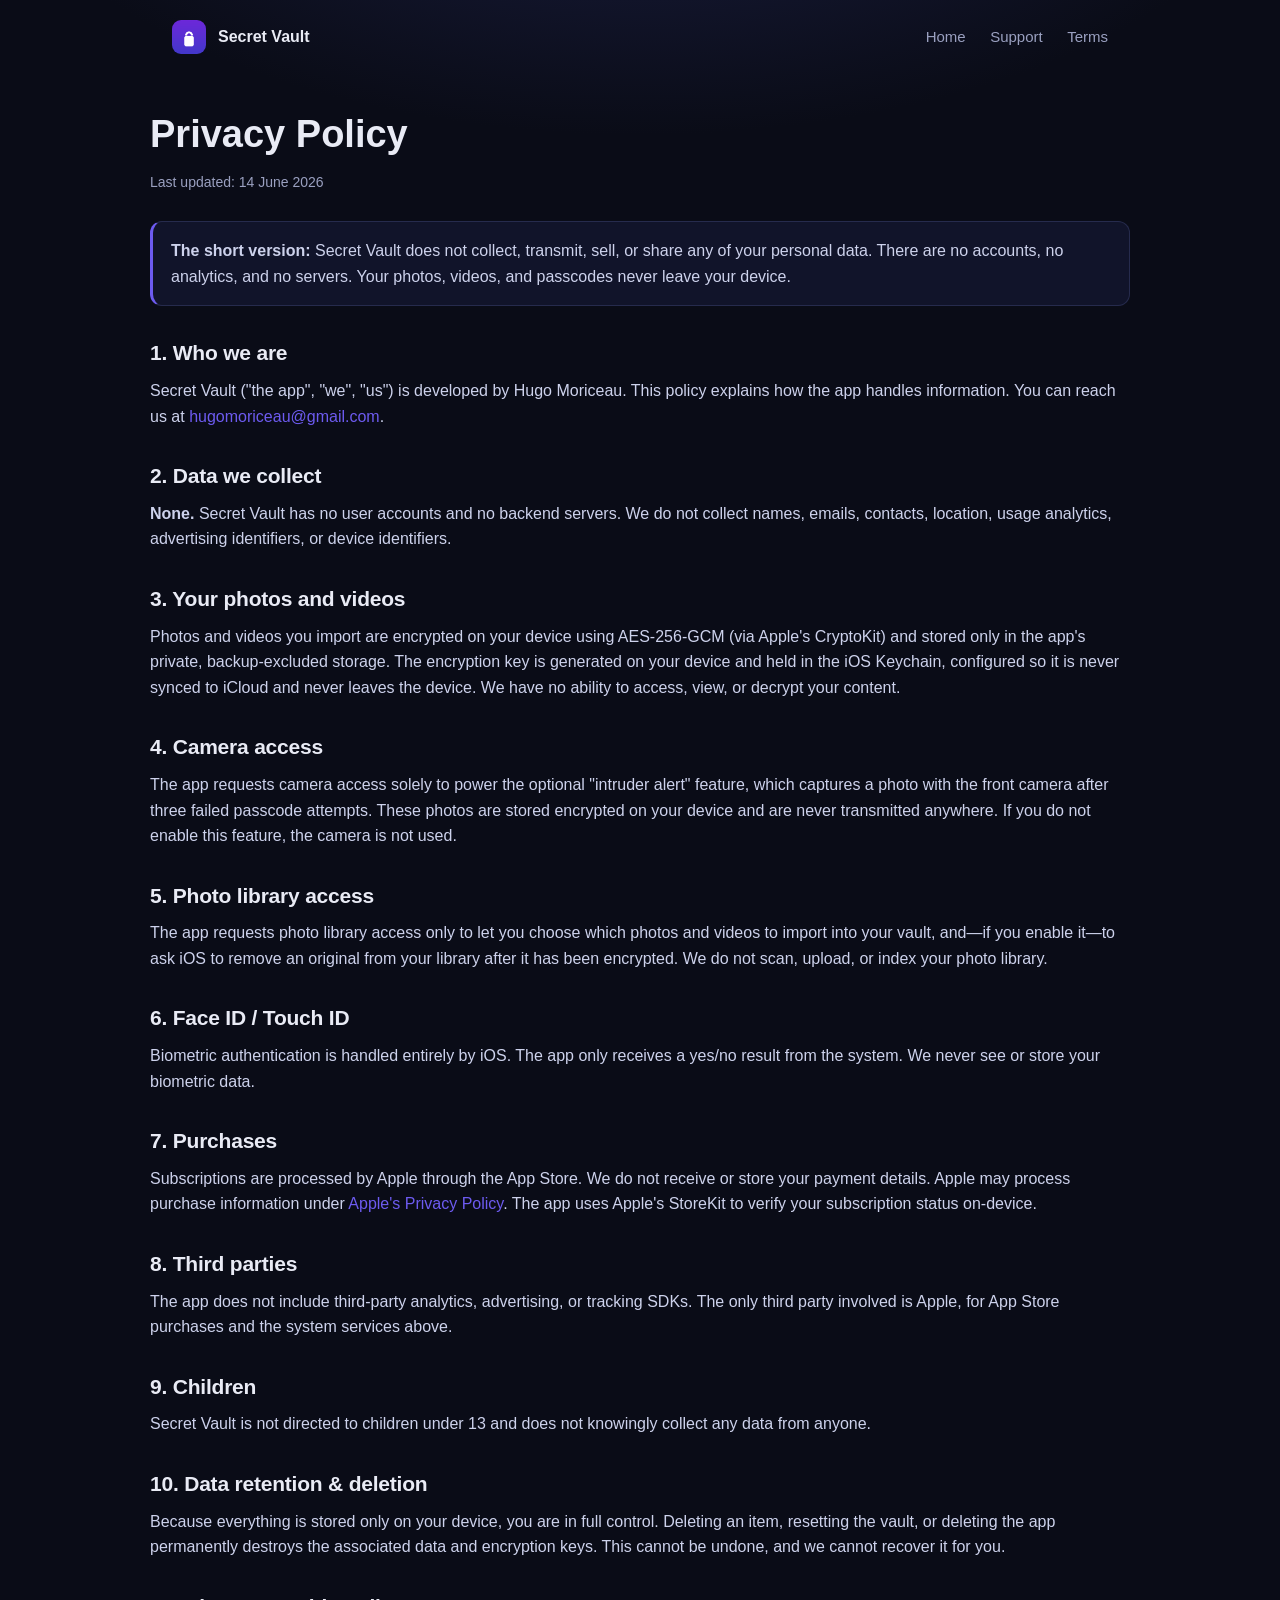
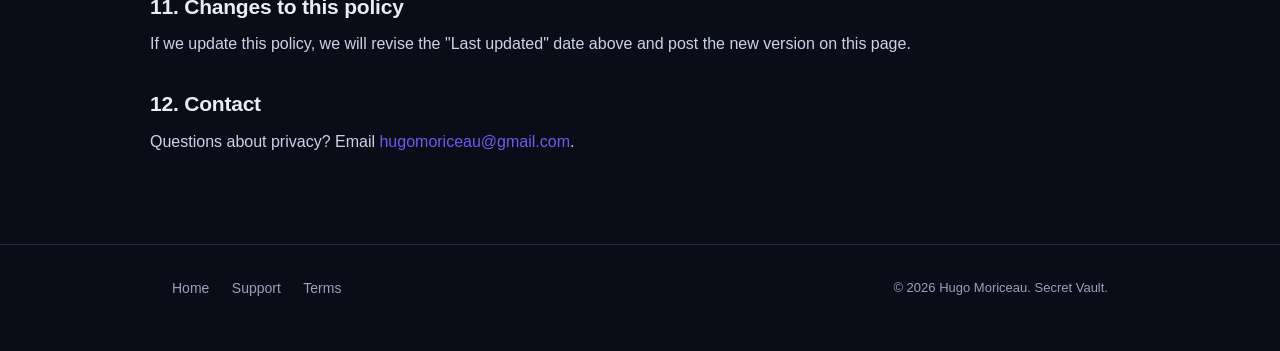
==== privacy.html @ ffc5ec9b "Secret Vault marketing & support site Marketing landing, support/FAQ, privacy policy, and terms page" ====
<!DOCTYPE html>
<html lang="en">
<head>
<meta charset="UTF-8">
<meta name="viewport" content="width=device-width, initial-scale=1.0">
<title>Secret Vault — Privacy Policy</title>
<meta name="description" content="Secret Vault privacy policy. We collect nothing. Everything is encrypted and stays on your device.">
<link rel="icon" href="assets/favicon.png" type="image/png">
<link rel="apple-touch-icon" href="assets/apple-touch-icon.png">
<link rel="stylesheet" href="styles.css">
</head>
<body>

<nav>
  <a class="brand" href="index.html"><img src="assets/icon.png" alt="Secret Vault icon"> Secret Vault</a>
  <div class="links">
    <a href="index.html">Home</a>
    <a href="support.html">Support</a>
    <a href="terms.html">Terms</a>
  </div>
</nav>

<main class="wrap doc">
  <h1>Privacy Policy</h1>
  <p class="updated">Last updated: 14 June 2026</p>

  <div class="callout">
    <strong>The short version:</strong> Secret Vault does not collect, transmit, sell, or share any of
    your personal data. There are no accounts, no analytics, and no servers. Your photos, videos, and
    passcodes never leave your device.
  </div>

  <h2>1. Who we are</h2>
  <p>Secret Vault ("the app", "we", "us") is developed by Hugo Moriceau. This policy explains how the app
  handles information. You can reach us at <a href="mailto:hugomoriceau@gmail.com">hugomoriceau@gmail.com</a>.</p>

  <h2>2. Data we collect</h2>
  <p><strong>None.</strong> Secret Vault has no user accounts and no backend servers. We do not collect
  names, emails, contacts, location, usage analytics, advertising identifiers, or device identifiers.</p>

  <h2>3. Your photos and videos</h2>
  <p>Photos and videos you import are encrypted on your device using AES-256-GCM (via Apple's CryptoKit)
  and stored only in the app's private, backup-excluded storage. The encryption key is generated on your
  device and held in the iOS Keychain, configured so it is never synced to iCloud and never leaves the
  device. We have no ability to access, view, or decrypt your content.</p>

  <h2>4. Camera access</h2>
  <p>The app requests camera access solely to power the optional "intruder alert" feature, which captures
  a photo with the front camera after three failed passcode attempts. These photos are stored encrypted on
  your device and are never transmitted anywhere. If you do not enable this feature, the camera is not used.</p>

  <h2>5. Photo library access</h2>
  <p>The app requests photo library access only to let you choose which photos and videos to import into
  your vault, and—if you enable it—to ask iOS to remove an original from your library after it has been
  encrypted. We do not scan, upload, or index your photo library.</p>

  <h2>6. Face ID / Touch ID</h2>
  <p>Biometric authentication is handled entirely by iOS. The app only receives a yes/no result from the
  system. We never see or store your biometric data.</p>

  <h2>7. Purchases</h2>
  <p>Subscriptions are processed by Apple through the App Store. We do not receive or store your payment
  details. Apple may process purchase information under <a href="https://www.apple.com/legal/privacy/" target="_blank" rel="noopener">Apple's Privacy Policy</a>.
  The app uses Apple's StoreKit to verify your subscription status on-device.</p>

  <h2>8. Third parties</h2>
  <p>The app does not include third-party analytics, advertising, or tracking SDKs. The only third party
  involved is Apple, for App Store purchases and the system services above.</p>

  <h2>9. Children</h2>
  <p>Secret Vault is not directed to children under 13 and does not knowingly collect any data from anyone.</p>

  <h2>10. Data retention &amp; deletion</h2>
  <p>Because everything is stored only on your device, you are in full control. Deleting an item, resetting
  the vault, or deleting the app permanently destroys the associated data and encryption keys. This cannot
  be undone, and we cannot recover it for you.</p>

  <h2>11. Changes to this policy</h2>
  <p>If we update this policy, we will revise the "Last updated" date above and post the new version on this page.</p>

  <h2>12. Contact</h2>
  <p>Questions about privacy? Email <a href="mailto:hugomoriceau@gmail.com">hugomoriceau@gmail.com</a>.</p>
</main>

<footer>
  <div class="wrap">
    <div class="links">
      <a href="index.html">Home</a>
      <a href="support.html">Support</a>
      <a href="terms.html">Terms</a>
    </div>
    <div class="copy">© 2026 Hugo Moriceau. Secret Vault.</div>
  </div>
</footer>

</body>
</html>
---- styles.css ----
:root {
  --bg: #0a0c17;
  --bg-soft: #11142a;
  --card: #161a33;
  --line: #262b4d;
  --text: #e9ebf5;
  --muted: #9aa0c0;
  --accent: #6d5bf0;
  --accent-2: #4338ca;
  --radius: 18px;
  --max: 980px;
}
* { box-sizing: border-box; margin: 0; padding: 0; }
html { scroll-behavior: smooth; }
body {
  background: radial-gradient(1200px 600px at 50% -10%, #1b1f43 0%, var(--bg) 55%) no-repeat;
  color: var(--text);
  font-family: -apple-system, BlinkMacSystemFont, "Segoe UI", Roboto, Helvetica, Arial, sans-serif;
  line-height: 1.6;
  -webkit-font-smoothing: antialiased;
}
a { color: var(--accent); text-decoration: none; }
a:hover { text-decoration: underline; }
.wrap { max-width: var(--max); margin: 0 auto; padding: 0 22px; }

/* nav */
nav {
  display: flex; align-items: center; justify-content: space-between;
  padding: 20px 22px; max-width: var(--max); margin: 0 auto;
}
nav .brand { display: flex; align-items: center; gap: 12px; font-weight: 700; color: var(--text); }
nav .brand img { width: 34px; height: 34px; border-radius: 9px; }
nav .links a { color: var(--muted); margin-left: 20px; font-size: 15px; }
nav .links a:hover { color: var(--text); text-decoration: none; }

/* hero */
.hero { text-align: center; padding: 70px 0 50px; }
.hero img.app-icon {
  width: 108px; height: 108px; border-radius: 26px;
  box-shadow: 0 20px 60px rgba(109,91,240,.35); margin-bottom: 26px;
}
.hero h1 { font-size: clamp(30px, 6vw, 52px); line-height: 1.1; letter-spacing: -.02em; }
.hero .sub { color: var(--muted); font-size: clamp(16px, 2.6vw, 21px); margin-top: 16px; }
.badges { margin-top: 30px; display: flex; gap: 14px; justify-content: center; flex-wrap: wrap; }
.btn {
  display: inline-flex; align-items: center; gap: 9px;
  background: linear-gradient(135deg, var(--accent), var(--accent-2));
  color: #fff; padding: 13px 22px; border-radius: 13px; font-weight: 600; font-size: 15px;
}
.btn.secondary { background: var(--card); border: 1px solid var(--line); color: var(--text); }
.btn:hover { text-decoration: none; transform: translateY(-1px); }

/* sections */
section.block { padding: 46px 0; }
h2 { font-size: clamp(24px, 4vw, 34px); letter-spacing: -.01em; margin-bottom: 8px; }
.section-sub { color: var(--muted); margin-bottom: 30px; }

/* feature grid */
.grid { display: grid; grid-template-columns: repeat(auto-fit, minmax(250px, 1fr)); gap: 18px; }
.feature {
  background: var(--card); border: 1px solid var(--line); border-radius: var(--radius);
  padding: 24px;
}
.feature .ico { font-size: 26px; margin-bottom: 12px; }
.feature h3 { font-size: 18px; margin-bottom: 6px; }
.feature p { color: var(--muted); font-size: 15px; }

/* pricing */
.price-grid { display: grid; grid-template-columns: repeat(auto-fit, minmax(220px, 1fr)); gap: 18px; }
.price {
  background: var(--card); border: 1px solid var(--line); border-radius: var(--radius);
  padding: 26px; text-align: center; position: relative;
}
.price.best { border-color: var(--accent); box-shadow: 0 0 0 1px var(--accent); }
.price .tag {
  position: absolute; top: -12px; left: 50%; transform: translateX(-50%);
  background: var(--accent); color: #fff; font-size: 12px; font-weight: 700;
  padding: 4px 12px; border-radius: 20px;
}
.price .amount { font-size: 34px; font-weight: 800; margin: 8px 0 2px; }
.price .per { color: var(--muted); font-size: 14px; }
.price .note { color: var(--muted); font-size: 13px; margin-top: 10px; }

/* content pages */
.doc { padding: 30px 0 60px; }
.doc h1 { font-size: clamp(26px, 5vw, 38px); margin-bottom: 6px; }
.doc .updated { color: var(--muted); font-size: 14px; margin-bottom: 28px; }
.doc h2 { font-size: 21px; margin: 30px 0 8px; }
.doc h3 { font-size: 17px; margin: 20px 0 6px; }
.doc p, .doc li { color: #cdd2ec; }
.doc ul { margin: 8px 0 8px 22px; }
.doc li { margin-bottom: 6px; }
.callout {
  background: var(--bg-soft); border: 1px solid var(--line); border-left: 3px solid var(--accent);
  border-radius: 12px; padding: 16px 18px; margin: 20px 0; color: #cdd2ec;
}
.faq { background: var(--card); border: 1px solid var(--line); border-radius: var(--radius); padding: 6px 22px; margin-top: 10px; }
.faq details { border-bottom: 1px solid var(--line); padding: 16px 0; }
.faq details:last-child { border-bottom: none; }
.faq summary { cursor: pointer; font-weight: 600; font-size: 16px; list-style: none; }
.faq summary::-webkit-details-marker { display: none; }
.faq summary::after { content: "+"; float: right; color: var(--muted); }
.faq details[open] summary::after { content: "–"; }
.faq details p { color: var(--muted); margin-top: 10px; }

/* footer */
footer { border-top: 1px solid var(--line); margin-top: 30px; padding: 30px 0 50px; }
footer .wrap { display: flex; justify-content: space-between; flex-wrap: wrap; gap: 14px; align-items: center; }
footer .links a { color: var(--muted); margin-right: 18px; font-size: 14px; }
footer .copy { color: var(--muted); font-size: 13px; }
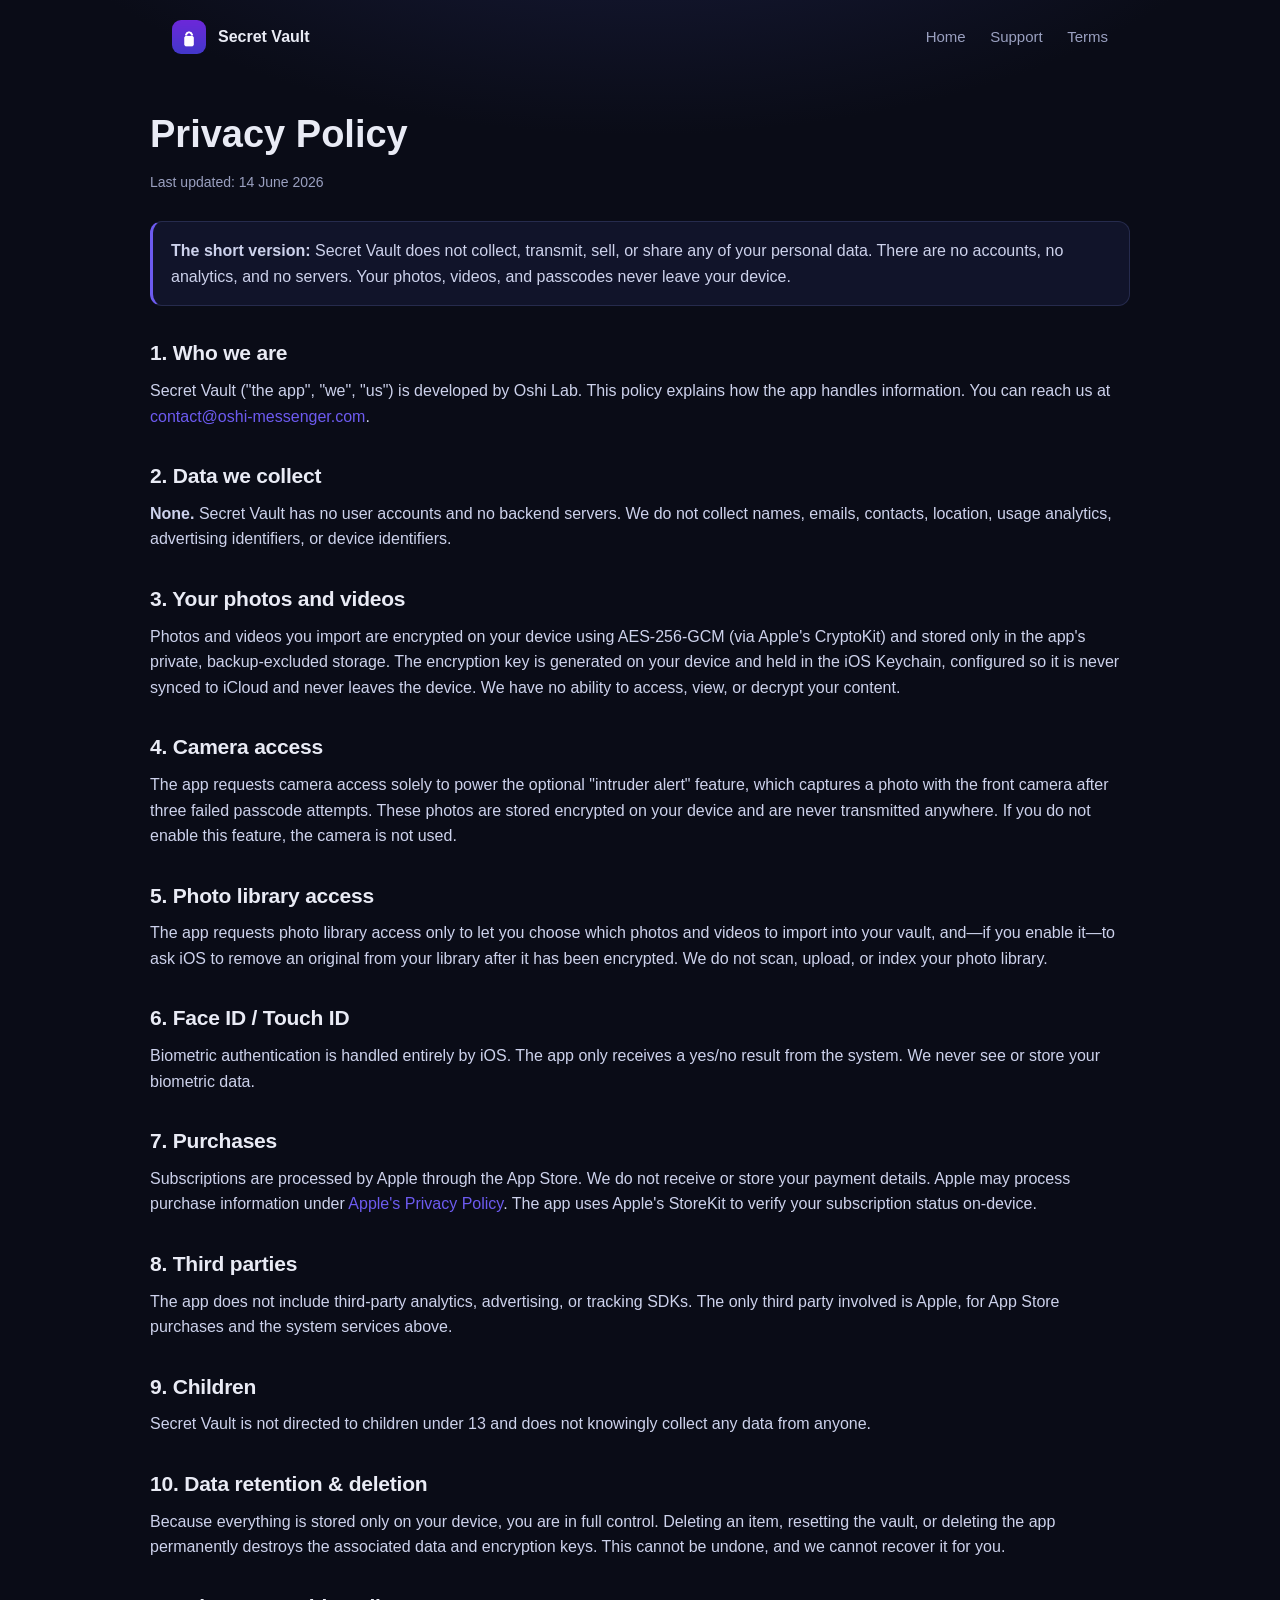
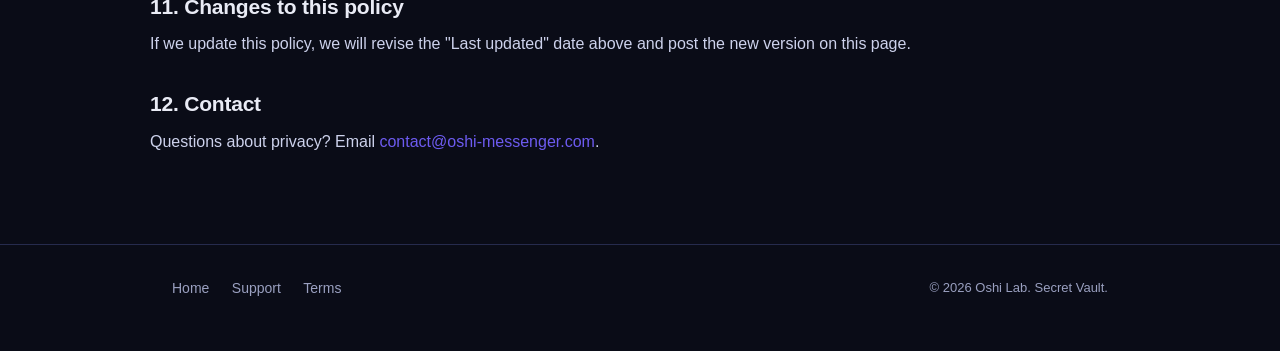
==== commit c94eadb3: "Speak with one voice: Oshi Lab, Switzerland, one address Three identities were live across these sit" ====
--- a/privacy.html
+++ b/privacy.html
@@ -4,6 +4,23 @@
 <meta charset="UTF-8">
 <meta name="viewport" content="width=device-width, initial-scale=1.0">
 <title>Secret Vault — Privacy Policy</title>
+<!-- social share (og/twitter) -->
+<meta property="og:type" content="website">
+<meta property="og:site_name" content="Oshi Lab">
+<meta property="og:title" content="Secret Vault — Privacy Policy">
+<meta property="og:description" content="Secret Vault privacy policy — we collect nothing; everything is encrypted and stays on your device.">
+<meta property="og:url" content="https://lastoneparis.github.io/secret-vault/privacy.html">
+<meta property="og:image" content="https://lastoneparis.github.io/secret-vault/share.png">
+<meta property="og:image:secure_url" content="https://lastoneparis.github.io/secret-vault/share.png">
+<meta property="og:image:type" content="image/png">
+<meta property="og:image:width" content="1200">
+<meta property="og:image:height" content="630">
+<meta property="og:image:alt" content="Secret Vault — Privacy Policy">
+<meta name="twitter:card" content="summary_large_image">
+<meta name="twitter:title" content="Secret Vault — Privacy Policy">
+<meta name="twitter:description" content="Secret Vault privacy policy — we collect nothing; everything is encrypted and stays on your device.">
+<meta name="twitter:image" content="https://lastoneparis.github.io/secret-vault/share.png">
+
 <meta name="description" content="Secret Vault privacy policy. We collect nothing. Everything is encrypted and stays on your device.">
 <link rel="icon" href="assets/favicon.png" type="image/png">
 <link rel="apple-touch-icon" href="assets/apple-touch-icon.png">
@@ -31,8 +48,8 @@
   </div>
 
   <h2>1. Who we are</h2>
-  <p>Secret Vault ("the app", "we", "us") is developed by Hugo Moriceau. This policy explains how the app
-  handles information. You can reach us at <a href="mailto:hugomoriceau@gmail.com">hugomoriceau@gmail.com</a>.</p>
+  <p>Secret Vault ("the app", "we", "us") is developed by Oshi Lab. This policy explains how the app
+  handles information. You can reach us at <a href="mailto:contact@oshi-messenger.com">contact@oshi-messenger.com</a>.</p>
 
   <h2>2. Data we collect</h2>
   <p><strong>None.</strong> Secret Vault has no user accounts and no backend servers. We do not collect
@@ -79,7 +96,7 @@
   <p>If we update this policy, we will revise the "Last updated" date above and post the new version on this page.</p>
 
   <h2>12. Contact</h2>
-  <p>Questions about privacy? Email <a href="mailto:hugomoriceau@gmail.com">hugomoriceau@gmail.com</a>.</p>
+  <p>Questions about privacy? Email <a href="mailto:contact@oshi-messenger.com">contact@oshi-messenger.com</a>.</p>
 </main>
 
 <footer>
@@ -89,7 +106,7 @@
       <a href="support.html">Support</a>
       <a href="terms.html">Terms</a>
     </div>
-    <div class="copy">© 2026 Hugo Moriceau. Secret Vault.</div>
+    <div class="copy">© 2026 Oshi Lab. Secret Vault.</div>
   </div>
 </footer>
 
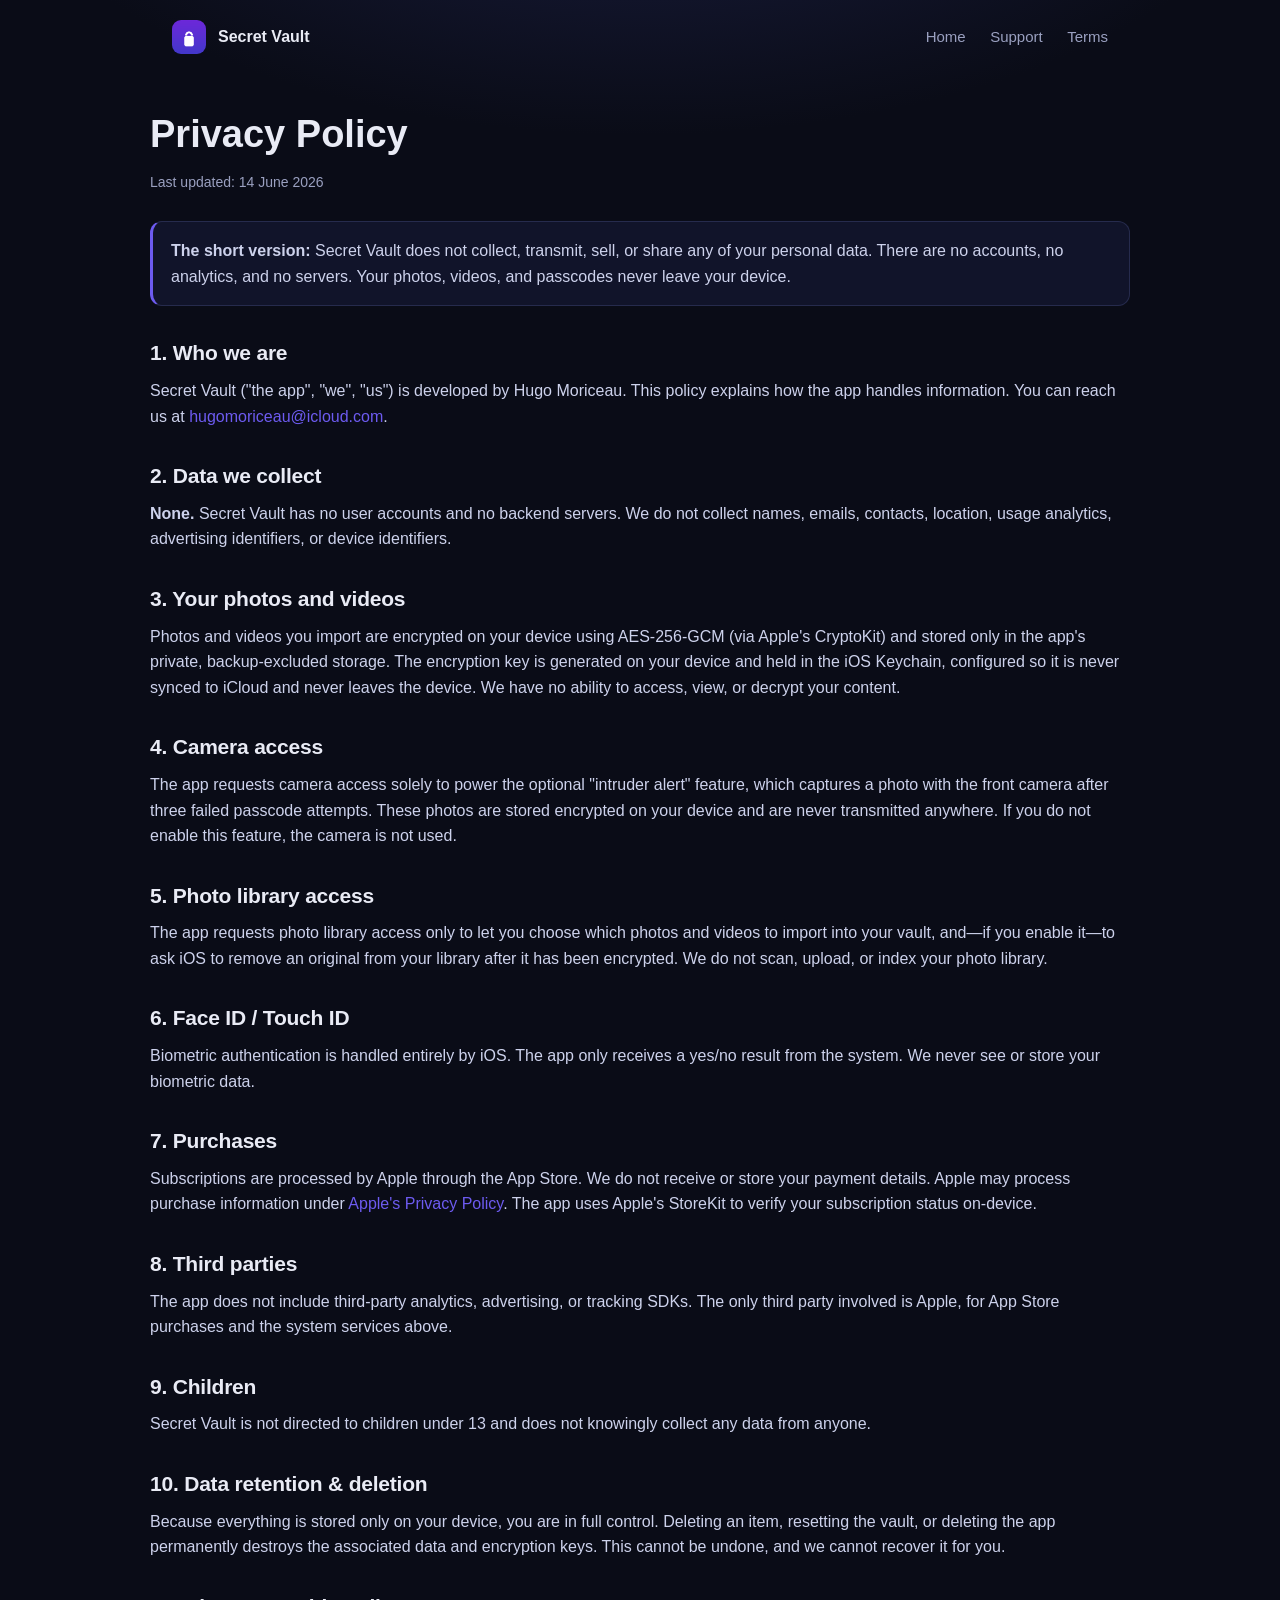
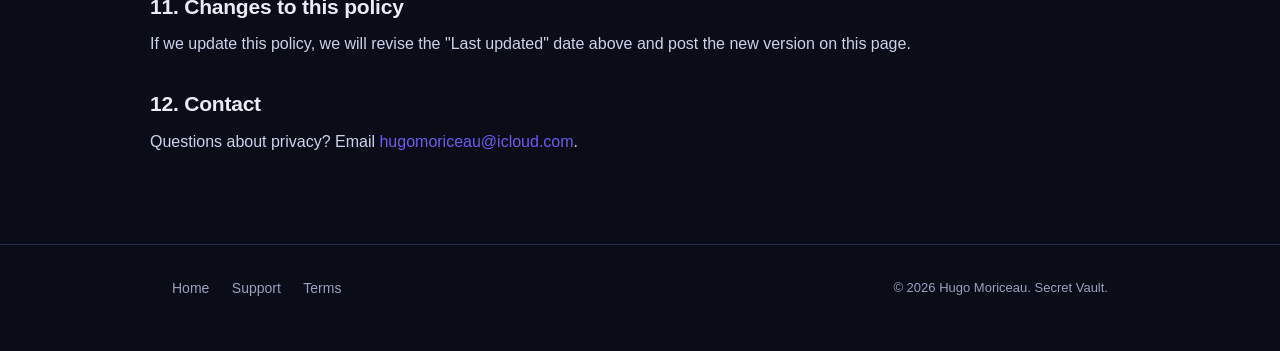
==== commit 8ec9f158: "fix(4.3a): present the App Store seller of record, not an invented studio The linked privacy/support" ====
--- a/privacy.html
+++ b/privacy.html
@@ -6,7 +6,7 @@
 <title>Secret Vault — Privacy Policy</title>
 <!-- social share (og/twitter) -->
 <meta property="og:type" content="website">
-<meta property="og:site_name" content="Oshi Lab">
+<meta property="og:site_name" content="Hugo Moriceau">
 <meta property="og:title" content="Secret Vault — Privacy Policy">
 <meta property="og:description" content="Secret Vault privacy policy — we collect nothing; everything is encrypted and stays on your device.">
 <meta property="og:url" content="https://lastoneparis.github.io/secret-vault/privacy.html">
@@ -48,8 +48,8 @@
   </div>
 
   <h2>1. Who we are</h2>
-  <p>Secret Vault ("the app", "we", "us") is developed by Oshi Lab. This policy explains how the app
-  handles information. You can reach us at <a href="mailto:contact@oshi-messenger.com">contact@oshi-messenger.com</a>.</p>
+  <p>Secret Vault ("the app", "we", "us") is developed by Hugo Moriceau. This policy explains how the app
+  handles information. You can reach us at <a href="mailto:hugomoriceau@icloud.com">hugomoriceau@icloud.com</a>.</p>
 
   <h2>2. Data we collect</h2>
   <p><strong>None.</strong> Secret Vault has no user accounts and no backend servers. We do not collect
@@ -96,7 +96,7 @@
   <p>If we update this policy, we will revise the "Last updated" date above and post the new version on this page.</p>
 
   <h2>12. Contact</h2>
-  <p>Questions about privacy? Email <a href="mailto:contact@oshi-messenger.com">contact@oshi-messenger.com</a>.</p>
+  <p>Questions about privacy? Email <a href="mailto:hugomoriceau@icloud.com">hugomoriceau@icloud.com</a>.</p>
 </main>
 
 <footer>
@@ -106,7 +106,7 @@
       <a href="support.html">Support</a>
       <a href="terms.html">Terms</a>
     </div>
-    <div class="copy">© 2026 Oshi Lab. Secret Vault.</div>
+    <div class="copy">© 2026 Hugo Moriceau. Secret Vault.</div>
   </div>
 </footer>
 
